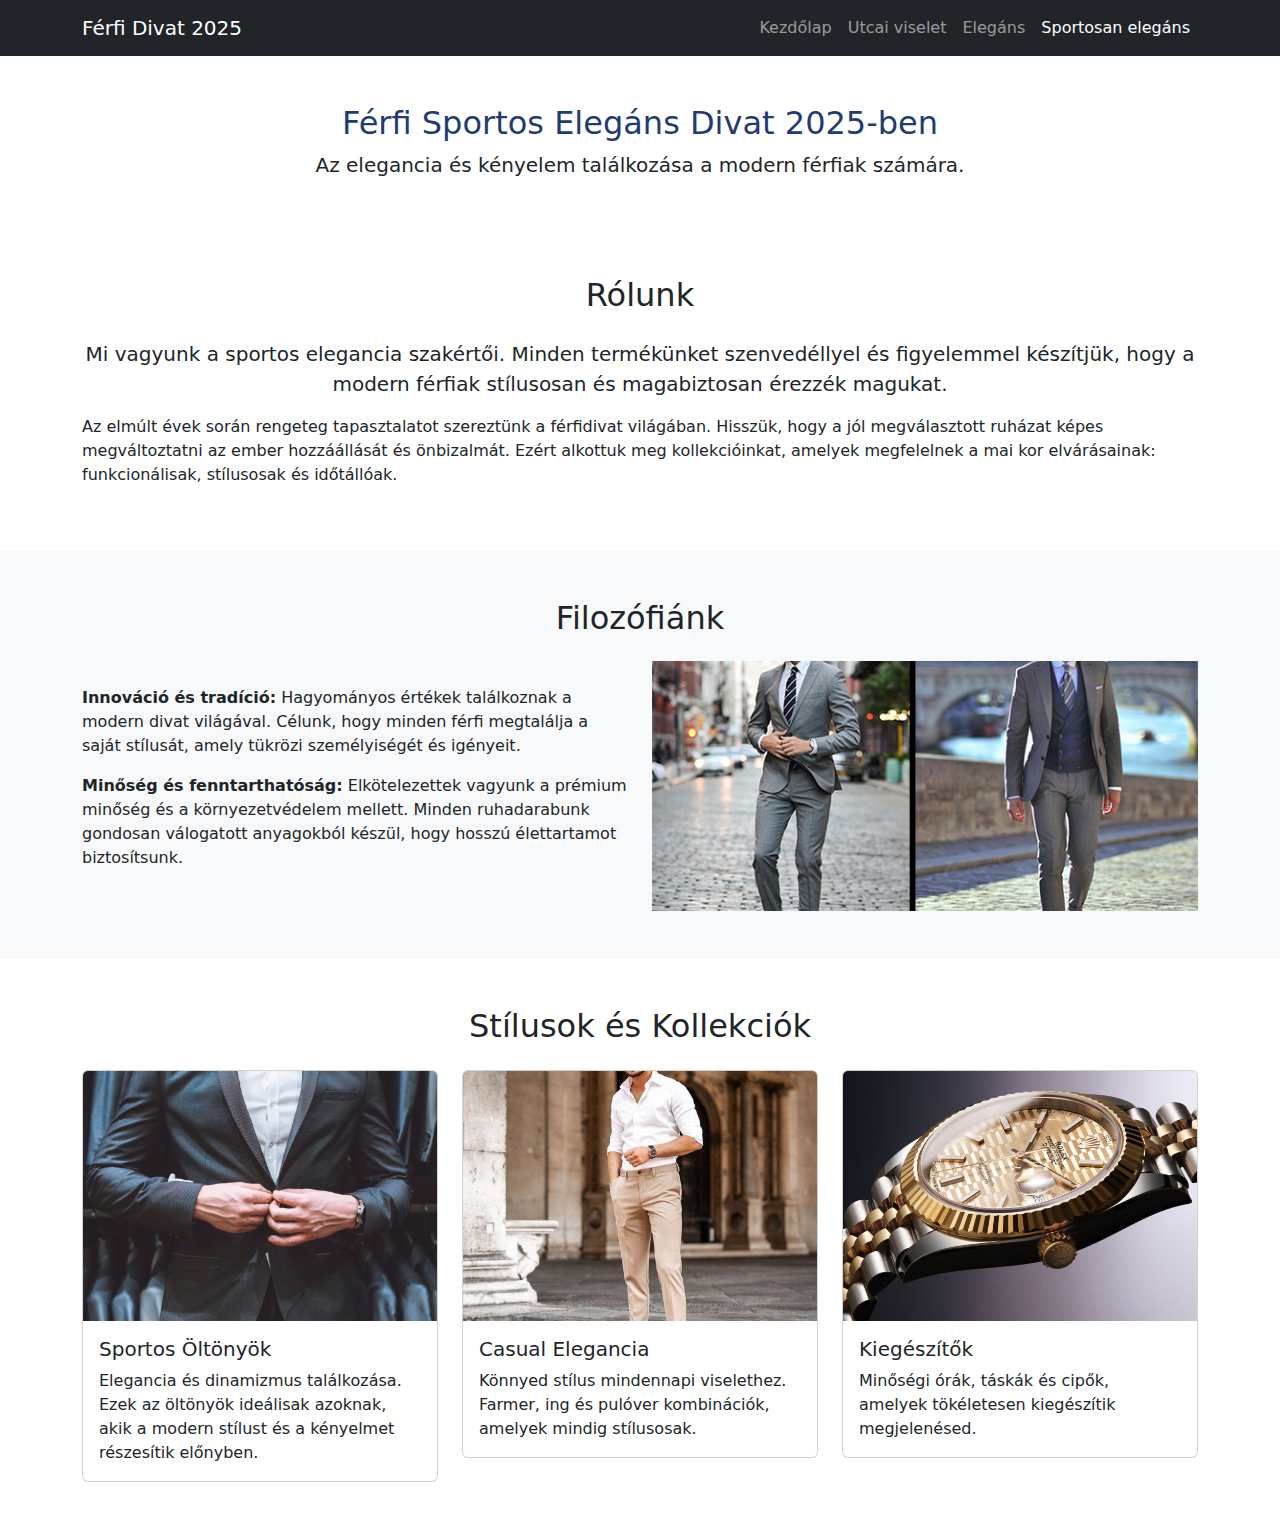
==== sportosanelegans.html @ ace74e0a "2.1 verzió" ====
<!DOCTYPE html>
<html lang="hu">

<head>
    <meta charset="UTF-8">
    <meta name="viewport" content="width=device-width, initial-scale=1.0">
    <meta name="description" content="Férfi sportos elegáns divat: bemutató weboldal modern stílussal, részletes információkkal.">
    <title>Sportos Elegáns Divat</title>
    <link href="https://cdn.jsdelivr.net/npm/bootstrap@5.3.0-alpha1/dist/css/bootstrap.min.css" rel="stylesheet">
    <style>
        .fixed-image {
            width: 100%;
            height: 250px;
            object-fit: cover;
        }
        .focim {
            color: #1e3c72;
        }
    </style>
</head>

<body>
    <nav class="navbar navbar-expand-lg navbar-dark bg-dark">
        <div class="container">
            <a class="navbar-brand" href="#">Férfi Divat 2025</a>
            <button class="navbar-toggler" type="button" data-bs-toggle="collapse" data-bs-target="#navbarNav" aria-controls="navbarNav" aria-expanded="false" aria-label="Toggle navigation">
                <span class="navbar-toggler-icon"></span>
            </button>
            <div class="collapse navbar-collapse" id="navbarNav">
                <ul class="navbar-nav ms-auto">
                    <li class="nav-item">
                        <a class="nav-link" href="index.html">Kezdőlap</a>
                    </li>
                    <li class="nav-item">
                        <a class="nav-link" href="utcai.html">Utcai viselet</a>
                    </li>
                    <li class="nav-item">
                        <a class="nav-link" href="#elegans">Elegáns</a>
                    </li>
                    <li class="nav-item">
                        <a class="nav-link active" href="sportosanelegans.html">Sportosan elegáns</a>
                    </li>
                </ul>
            </div>
        </div>
    </nav>
    <div class="container my-5">
        <h2 class="text-center focim">Férfi Sportos Elegáns Divat 2025-ben</h2>
        <p class="lead text-center">
            Az elegancia és kényelem találkozása a modern férfiak számára.
        </p>
    </div>
    <section id="about" class="py-5">
        <div class="container">
            <h2 class="text-center mb-4">Rólunk</h2>
            <p class="lead text-center">Mi vagyunk a sportos elegancia szakértői. Minden termékünket szenvedéllyel és figyelemmel készítjük, hogy a modern férfiak stílusosan és magabiztosan érezzék magukat.</p>
            <p>Az elmúlt évek során rengeteg tapasztalatot szereztünk a férfidivat világában. Hisszük, hogy a jól megválasztott ruházat képes megváltoztatni az ember hozzáállását és önbizalmát. Ezért alkottuk meg kollekcióinkat, amelyek megfelelnek a mai kor elvárásainak: funkcionálisak, stílusosak és időtállóak.</p>
        </div>
    </section>
    <section id="philosophy" class="py-5 bg-light">
        <div class="container">
            <h2 class="text-center mb-4">Filozófiánk</h2>
            <div class="row align-items-center">
                <div class="col-md-6">
                    <p><strong>Innováció és tradíció:</strong> Hagyományos értékek találkoznak a modern divat világával. Célunk, hogy minden férfi megtalálja a saját stílusát, amely tükrözi személyiségét és igényeit.</p>
                    <p><strong>Minőség és fenntarthatóság:</strong> Elkötelezettek vagyunk a prémium minőség és a környezetvédelem mellett. Minden ruhadarabunk gondosan válogatott anyagokból készül, hogy hosszú élettartamot biztosítsunk.</p>
                </div>
                <div class="col-md-6">
                    <img src="img/kep1.jpg" class="img-fluid fixed-image" alt="Filozófiánk">
                </div>
            </div>
        </div>
    </section>
    <section id="styles" class="py-5">
        <div class="container">
            <h2 class="text-center mb-4">Stílusok és Kollekciók</h2>
            <div class="row g-4">
                <div class="col-md-4">
                    <div class="card">
                        <img src="img/mikor-erdemes-sport-oltonyt-valasztani-a-zako-helyett-saxoo-london.com-mindenanyag-com.png" class="card-img-top fixed-image" alt="Sportos Öltöny">
                        <div class="card-body">
                            <h5 class="card-title">Sportos Öltönyök</h5>
                            <p class="card-text">Elegancia és dinamizmus találkozása. Ezek az öltönyök ideálisak azoknak, akik a modern stílust és a kényelmet részesítik előnyben.</p>
                        </div>
                    </div>
                </div>
                <div class="col-md-4">
                    <div class="card">
                        <img src="img/8b75a82dc3849fa0970c7435569f3ff2.jpg" class="card-img-top fixed-image" alt="Casual Elegancia">
                        <div class="card-body">
                            <h5 class="card-title">Casual Elegancia</h5>
                            <p class="card-text">Könnyed stílus mindennapi viselethez. Farmer, ing és pulóver kombinációk, amelyek mindig stílusosak.</p>
                        </div>
                    </div>
                </div>
                <div class="col-md-4">
                    <div class="card">
                        <img src="img/bZ4fNsznmctTpf8sS7MYA6.jpeg" class="card-img-top fixed-image" alt="Kiegészítők">
                        <div class="card-body">
                            <h5 class="card-title">Kiegészítők</h5>
                            <p class="card-text">Minőségi órák, táskák és cipők, amelyek tökéletesen kiegészítik megjelenésed.</p>
                        </div>
                    </div>
                </div>
            </div>
        </div>
    </section>
    <script src="https://cdn.jsdelivr.net/npm/bootstrap@5.3.0-alpha1/dist/js/bootstrap.bundle.min.js"></script>
</body>

</html>
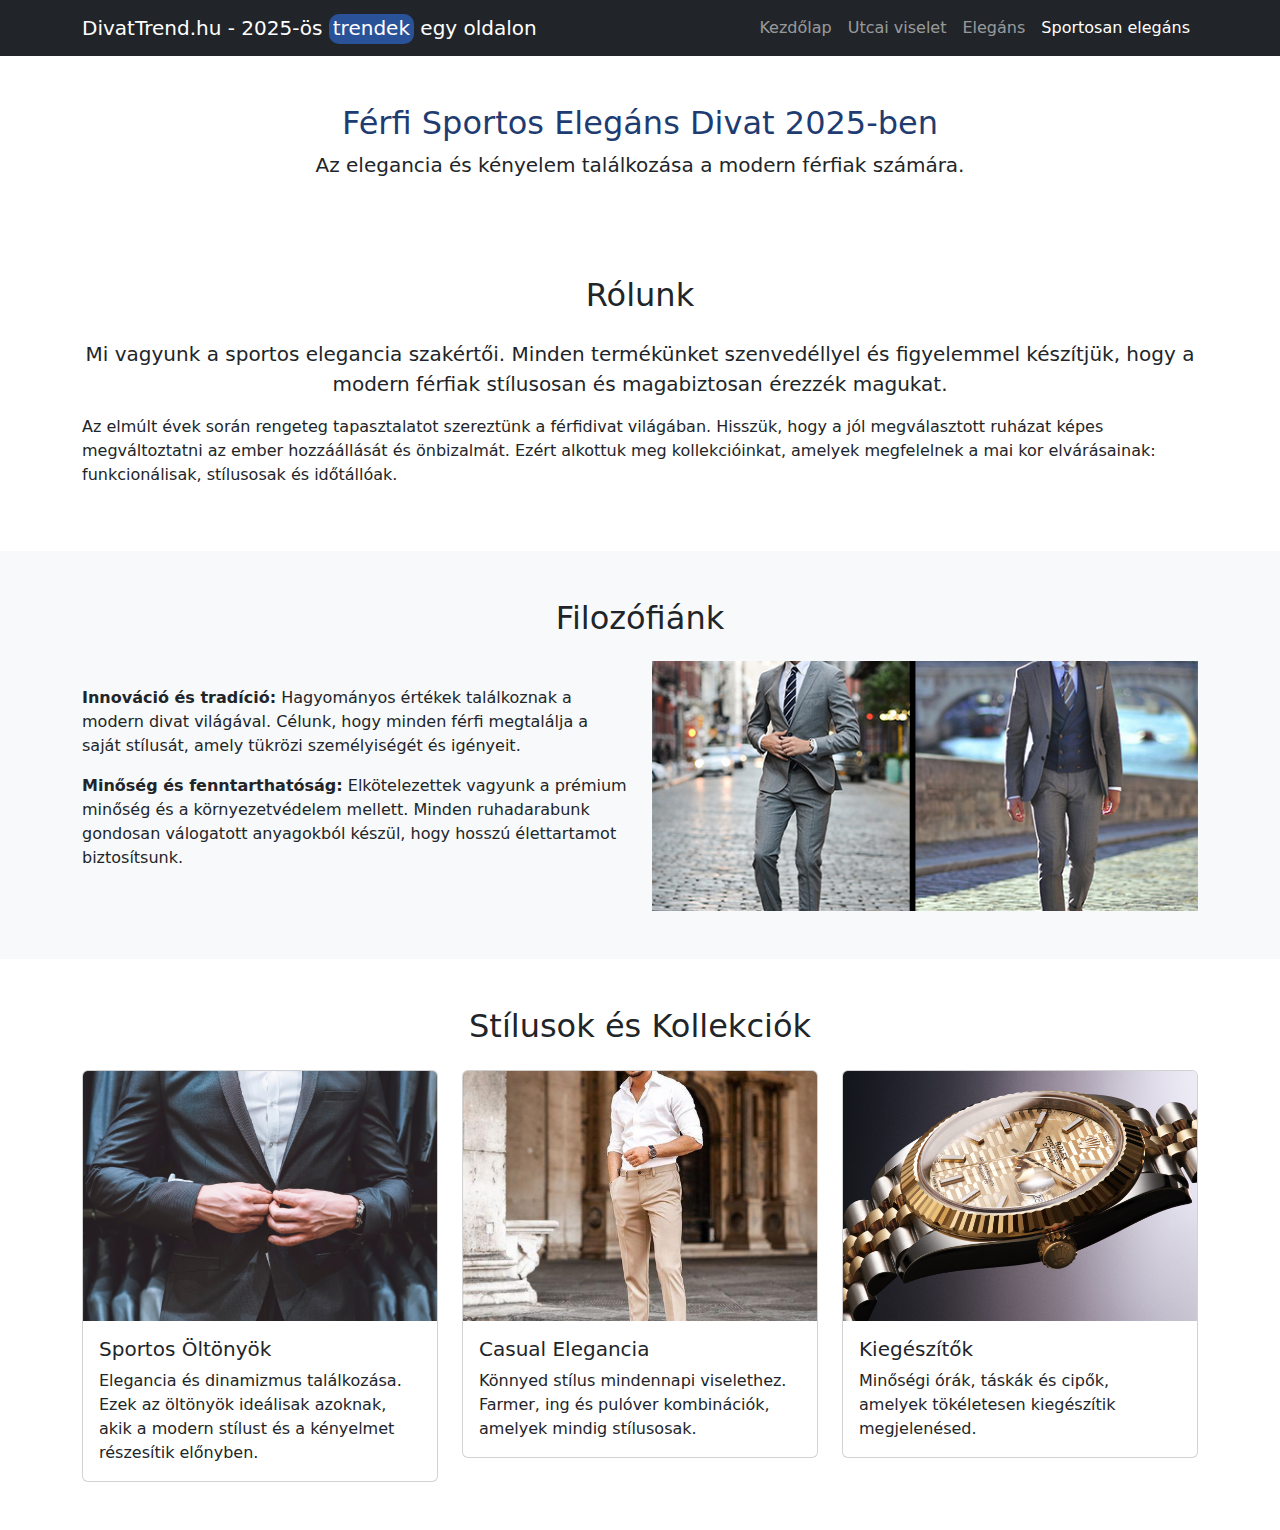
==== commit d732895c: "3. verzió" ====
--- a/sportosanelegans.html
+++ b/sportosanelegans.html
@@ -5,7 +5,7 @@
     <meta charset="UTF-8">
     <meta name="viewport" content="width=device-width, initial-scale=1.0">
     <meta name="description" content="Férfi sportos elegáns divat: bemutató weboldal modern stílussal, részletes információkkal.">
-    <title>Sportos Elegáns Divat</title>
+    <title>DivatTrend.hu - Sportos Elegáns Divat</title>
     <link href="https://cdn.jsdelivr.net/npm/bootstrap@5.3.0-alpha1/dist/css/bootstrap.min.css" rel="stylesheet">
     <style>
         .fixed-image {
@@ -16,13 +16,19 @@
         .focim {
             color: #1e3c72;
         }
+        kiemeles {
+            background-color: #2a5298;
+            color: white;
+            border-radius: 10px;
+            padding: 2px 4px 4px 4px;
+        }
     </style>
 </head>
 
 <body>
     <nav class="navbar navbar-expand-lg navbar-dark bg-dark">
         <div class="container">
-            <a class="navbar-brand" href="#">Férfi Divat 2025</a>
+            <a class="navbar-brand" href="#">DivatTrend.hu - 2025-ös <kiemeles>trendek</kiemeles> egy oldalon</a>
             <button class="navbar-toggler" type="button" data-bs-toggle="collapse" data-bs-target="#navbarNav" aria-controls="navbarNav" aria-expanded="false" aria-label="Toggle navigation">
                 <span class="navbar-toggler-icon"></span>
             </button>
@@ -35,7 +41,7 @@
                         <a class="nav-link" href="utcai.html">Utcai viselet</a>
                     </li>
                     <li class="nav-item">
-                        <a class="nav-link" href="#elegans">Elegáns</a>
+                        <a class="nav-link" href="elegans_divat.html">Elegáns</a>
                     </li>
                     <li class="nav-item">
                         <a class="nav-link active" href="sportosanelegans.html">Sportosan elegáns</a>
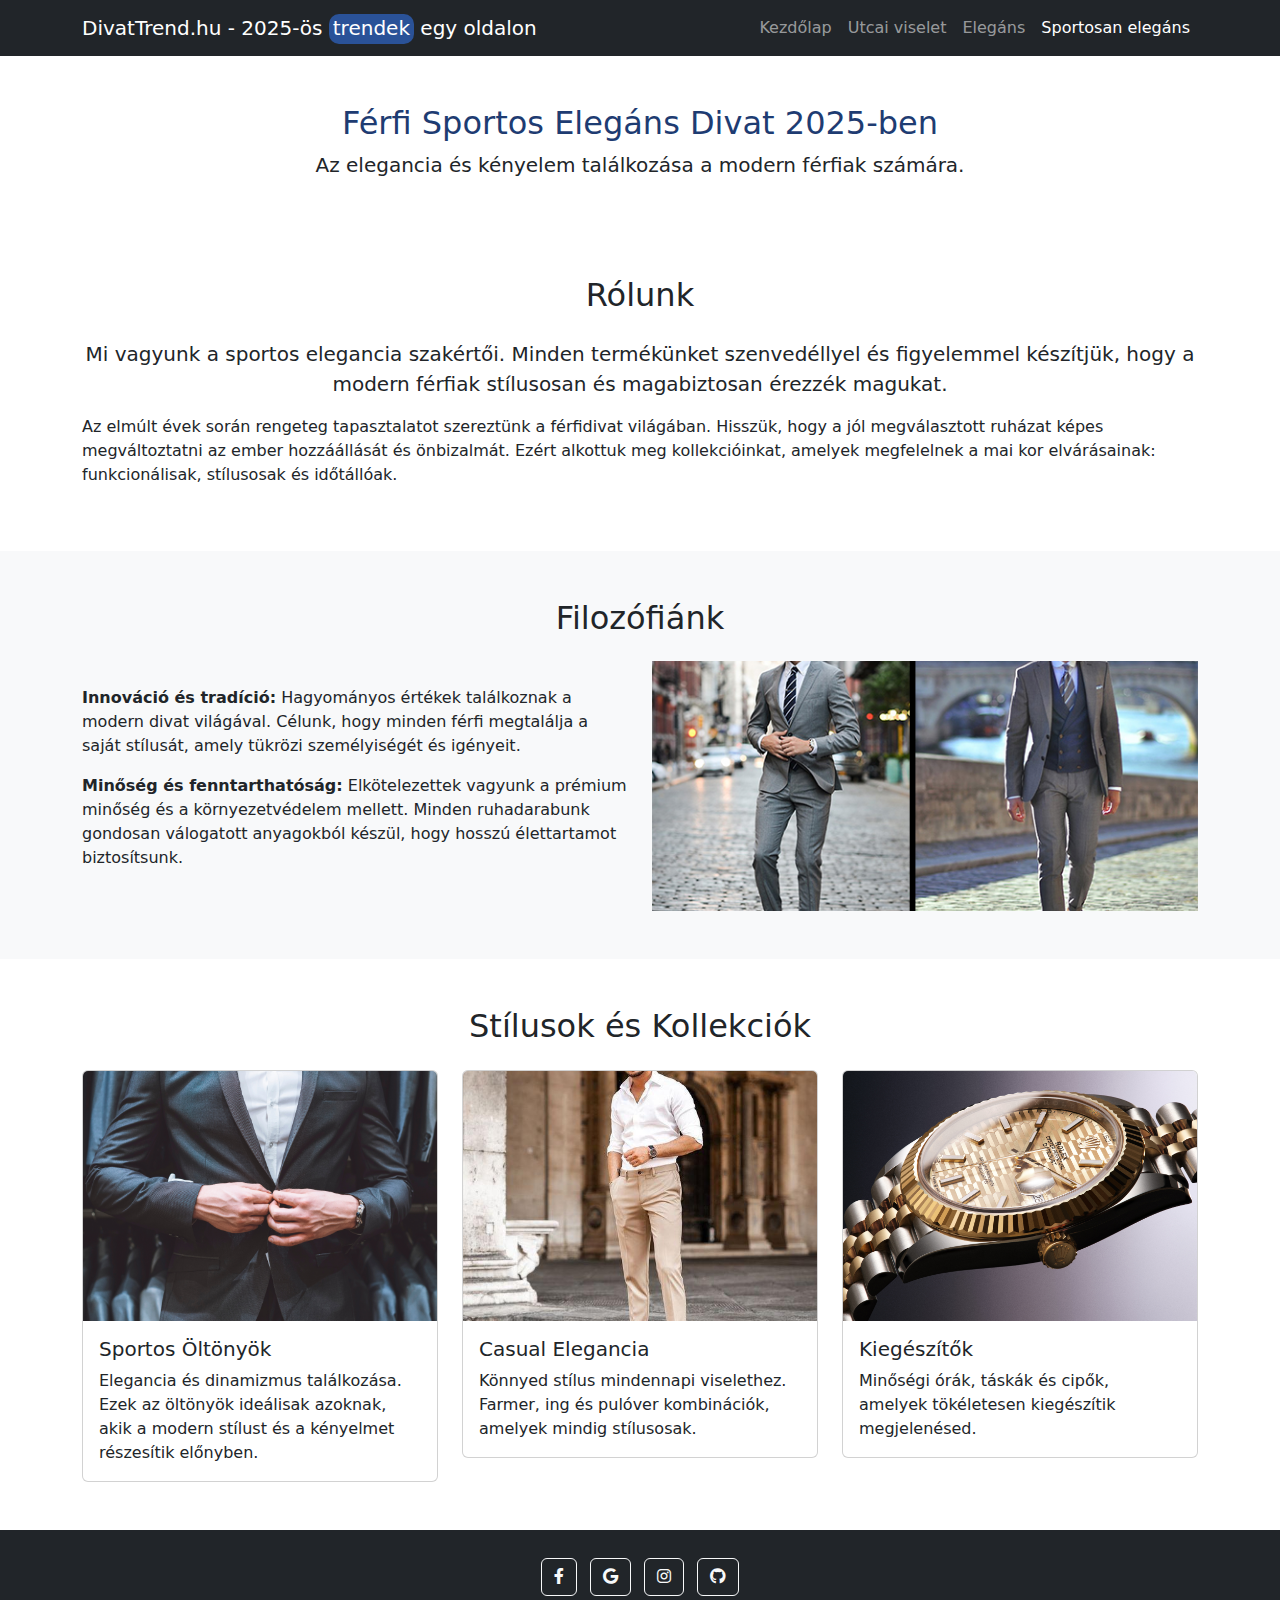
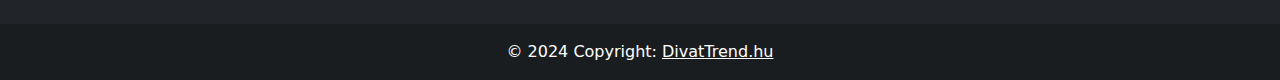
==== commit 58ad0e53: "3.1 verzió" ====
--- a/sportosanelegans.html
+++ b/sportosanelegans.html
@@ -6,6 +6,7 @@
     <meta name="viewport" content="width=device-width, initial-scale=1.0">
     <meta name="description" content="Férfi sportos elegáns divat: bemutató weboldal modern stílussal, részletes információkkal.">
     <title>DivatTrend.hu - Sportos Elegáns Divat</title>
+    <link href="https://cdnjs.cloudflare.com/ajax/libs/font-awesome/6.0.0-beta3/css/all.min.css" rel="stylesheet">
     <link href="https://cdn.jsdelivr.net/npm/bootstrap@5.3.0-alpha1/dist/css/bootstrap.min.css" rel="stylesheet">
     <style>
         .fixed-image {
@@ -111,6 +112,28 @@
             </div>
         </div>
     </section>
+    <footer class="bg-dark text-center text-white">
+        <div class="container p-4 pb-0">
+          <section class="mb-4">
+            <a class="btn btn-outline-light btn-floating m-1" href="https://facebook.com" role="button"
+              ><i class="fab fa-facebook-f"></i
+            ></a>
+            <a class="btn btn-outline-light btn-floating m-1" href="https://google.com" role="button"
+              ><i class="fab fa-google"></i
+            ></a>
+            <a class="btn btn-outline-light btn-floating m-1" href="https://instagram.com" role="button"
+              ><i class="fab fa-instagram"></i
+            ></a>
+            <a class="btn btn-outline-light btn-floating m-1" href="https://github.com/10c-lakatos/DivatTrend.hu" role="button"
+              ><i class="fab fa-github"></i
+            ></a>
+          </section>
+        </div>
+        <div class="text-center p-3" style="background-color: rgba(0, 0, 0, 0.2);">
+          © 2024 Copyright:
+          <a class="text-white" href="index.html">DivatTrend.hu</a>
+        </div>
+      </footer>
     <script src="https://cdn.jsdelivr.net/npm/bootstrap@5.3.0-alpha1/dist/js/bootstrap.bundle.min.js"></script>
 </body>
 
